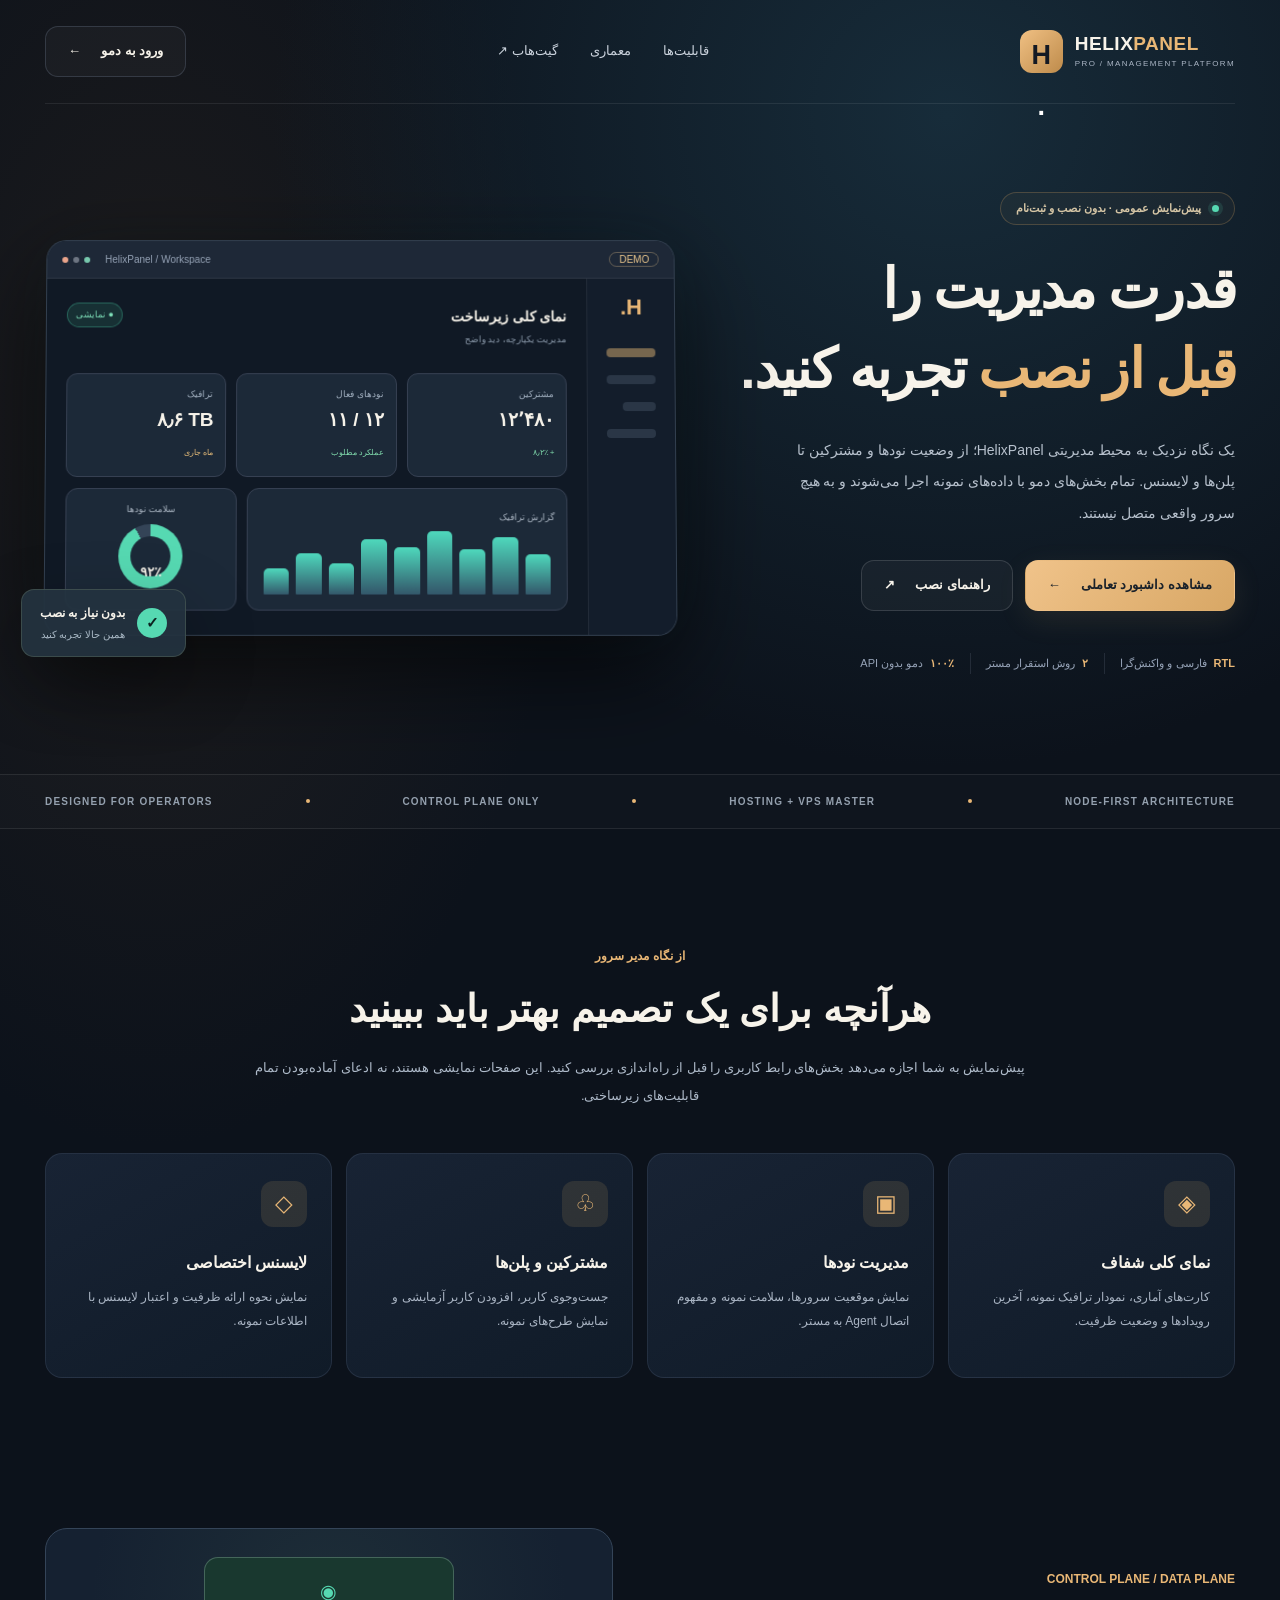
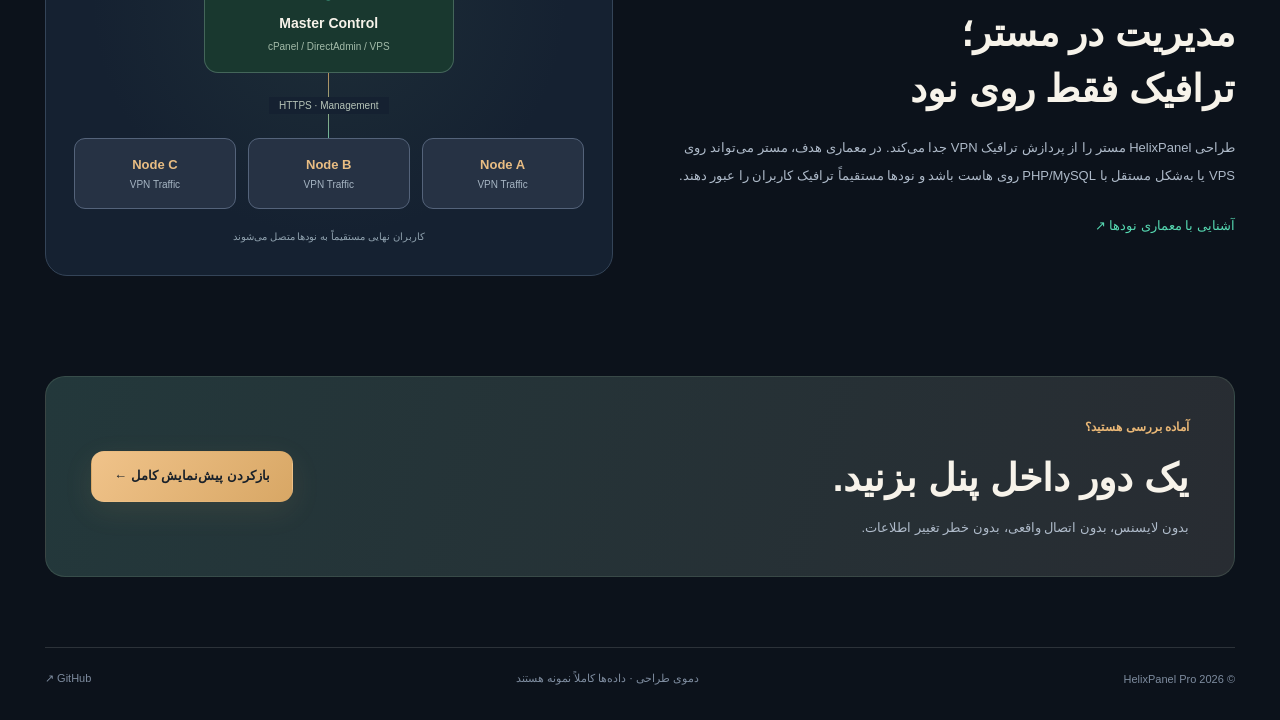
==== docs/index.html @ 4a7e0d15 "feat(pages): publish Persian interactive public preview and safe GitHub Pages deployment" ====
<!doctype html>
<html lang="fa" dir="rtl">
<head>
  <meta charset="utf-8">
  <meta name="viewport" content="width=device-width,initial-scale=1">
  <meta name="theme-color" content="#0e131d">
  <meta name="description" content="پیش‌نمایش تعاملی پنل مدیریتی HelixPanel؛ ظاهر، نودها، مشترکین و لایسنس را پیش از نصب تجربه کنید.">
  <title>HelixPanel Pro | تجربه پنل پیش از نصب</title>
  <link rel="icon" href="favicon.svg" type="image/svg+xml">
  <link rel="stylesheet" href="site.css">
</head>
<body class="landing-body">
  <div class="site-wrap">
    <header class="site-header shell">
      <a class="brand" href="./" aria-label="HelixPanel صفحه اصلی"><span class="brand-symbol">H<span>.</span></span><span class="brand-text">HELIX<span class="brand-tone">PANEL</span><small>PRO / MANAGEMENT PLATFORM</small></span></a>
      <nav class="site-nav" aria-label="ناوبری سایت"><a href="#features">قابلیت‌ها</a><a href="#architecture">معماری</a><a href="https://github.com/hazhanhasani/HelixPanel-pro" target="_blank" rel="noopener noreferrer">گیت‌هاب ↗</a></nav>
      <a class="btn btn-outline header-cta" href="demo.html">ورود به دمو <span aria-hidden="true">←</span></a>
    </header>
    <main>
      <section class="hero shell">
        <div class="hero-content">
          <span class="eyebrow"><span class="status-dot"></span> پیش‌نمایش عمومی · بدون نصب و ثبت‌نام</span>
          <h1>قدرت مدیریت را<br><em>قبل از نصب</em> تجربه کنید.</h1>
          <p class="hero-desc">یک نگاه نزدیک به محیط مدیریتی HelixPanel؛ از وضعیت نودها و مشترکین تا پلن‌ها و لایسنس. تمام بخش‌های دمو با داده‌های نمونه اجرا می‌شوند و به هیچ سرور واقعی متصل نیستند.</p>
          <div class="hero-actions"><a class="btn btn-primary" href="demo.html">مشاهده داشبورد تعاملی <span aria-hidden="true">←</span></a><a class="btn btn-soft" href="https://github.com/hazhanhasani/HelixPanel-pro#-نصب-سریع" target="_blank" rel="noopener noreferrer">راهنمای نصب <span aria-hidden="true">↗</span></a></div>
          <div class="hero-facts"><span><b>RTL</b> فارسی و واکنش‌گرا</span><span><b>۲</b> روش استقرار مستر</span><span><b>۱۰۰٪</b> دمو بدون API</span></div>
        </div>
        <div class="hero-visual" aria-label="نمایی از داشبورد HelixPanel">
          <div class="preview-browser"><div class="preview-topbar"><div class="preview-dots"><i></i><i></i><i></i></div><div>HelixPanel / Workspace</div><span>DEMO</span></div>
            <div class="preview-app">
              <div class="preview-side"><div class="preview-logo">H.</div><div class="fake-menu active"></div><div class="fake-menu"></div><div class="fake-menu short"></div><div class="fake-menu"></div></div>
              <div class="preview-main"><div class="preview-heading"><div><b>نمای کلی زیرساخت</b><small>مدیریت یکپارچه، دید واضح</small></div><span class="fake-pill">● نمایشی</span></div>
                <div class="preview-stats"><div><small>مشترکین</small><b>۱۲٬۴۸۰</b><span class="mini-green">+ ۸٫۲٪</span></div><div><small>نودهای فعال</small><b>۱۱ / ۱۲</b><span class="mini-green">عملکرد مطلوب</span></div><div><small>ترافیک</small><b>۸٫۶ TB</b><span class="mini-gold">ماه جاری</span></div></div>
                <div class="preview-charts"><div class="preview-chart"><small>گزارش ترافیک</small><div class="bars"><i style="height:39%"></i><i style="height:62%"></i><i style="height:48%"></i><i style="height:83%"></i><i style="height:71%"></i><i style="height:96%"></i><i style="height:68%"></i><i style="height:86%"></i><i style="height:61%"></i></div></div><div class="preview-ring"><small>سلامت نودها</small><div class="ring-art"></div><strong>۹۲٪</strong></div></div>
              </div>
            </div>
          </div>
          <div class="floating-note"><span class="green-tick">✓</span><div><b>بدون نیاز به نصب</b><small>همین حالا تجربه کنید</small></div></div>
        </div>
      </section>
      <section class="ticker"><div class="shell ticker-inner"><span>DESIGNED FOR OPERATORS</span><i></i><span>CONTROL PLANE ONLY</span><i></i><span>HOSTING + VPS MASTER</span><i></i><span>NODE-FIRST ARCHITECTURE</span></div></section>
      <section class="features shell" id="features"><div class="section-lead"><span class="section-kicker">از نگاه مدیر سرور</span><h2>هرآنچه برای یک تصمیم بهتر باید ببینید</h2><p>پیش‌نمایش به شما اجازه می‌دهد بخش‌های رابط کاربری را قبل از راه‌اندازی بررسی کنید. این صفحات نمایشی هستند، نه ادعای آماده‌بودن تمام قابلیت‌های زیرساختی.</p></div>
        <div class="feature-grid"><article class="feature-card"><span class="feature-icon">◈</span><h3>نمای کلی شفاف</h3><p>کارت‌های آماری، نمودار ترافیک نمونه، آخرین رویدادها و وضعیت ظرفیت.</p></article><article class="feature-card"><span class="feature-icon">▣</span><h3>مدیریت نودها</h3><p>نمایش موقعیت سرورها، سلامت نمونه و مفهوم اتصال Agent به مستر.</p></article><article class="feature-card"><span class="feature-icon">♧</span><h3>مشترکین و پلن‌ها</h3><p>جست‌وجوی کاربر، افزودن کاربر آزمایشی و نمایش طرح‌های نمونه.</p></article><article class="feature-card"><span class="feature-icon">◇</span><h3>لایسنس اختصاصی</h3><p>نمایش نحوه ارائه ظرفیت و اعتبار لایسنس با اطلاعات نمونه.</p></article></div>
      </section>
      <section class="architecture shell" id="architecture"><div><span class="section-kicker">CONTROL PLANE / DATA PLANE</span><h2>مدیریت در مستر؛<br>ترافیک فقط روی نود</h2><p>طراحی HelixPanel مستر را از پردازش ترافیک VPN جدا می‌کند. در معماری هدف، مستر می‌تواند روی VPS یا به‌شکل مستقل با PHP/MySQL روی هاست باشد و نودها مستقیماً ترافیک کاربران را عبور دهند.</p><a class="text-link" href="https://github.com/hazhanhasani/HelixPanel-pro/blob/main/docs/NODE_SETUP.fa.md" target="_blank" rel="noopener noreferrer">آشنایی با معماری نودها ↗</a></div><div class="architecture-diagram"><div class="arch-box master"><span>◉</span><b>Master Control</b><small>cPanel / DirectAdmin / VPS</small></div><div class="arch-connector"><span>HTTPS · Management</span></div><div class="arch-nodes"><div>Node A<small>VPN Traffic</small></div><div>Node B<small>VPN Traffic</small></div><div>Node C<small>VPN Traffic</small></div></div><p>کاربران نهایی مستقیماً به نودها متصل می‌شوند</p></div></section>
      <section class="last-cta shell"><div><span class="section-kicker">آماده بررسی هستید؟</span><h2>یک دور داخل پنل بزنید.</h2><p>بدون لایسنس، بدون اتصال واقعی، بدون خطر تغییر اطلاعات.</p></div><a class="btn btn-primary" href="demo.html">بازکردن پیش‌نمایش کامل ←</a></section>
    </main>
    <footer class="site-footer shell"><span>© 2026 HelixPanel Pro</span><span>دموی طراحی · داده‌ها کاملاً نمونه هستند</span><a href="https://github.com/hazhanhasani/HelixPanel-pro" target="_blank" rel="noopener noreferrer">GitHub ↗</a></footer>
  </div>
</body>
</html>
---- docs/site.css ----
@charset "utf-8";
:root{--bg:#0c121b;--surface:#121b29;--surface2:#182334;--line:#293449;--text:#f7f3ea;--muted:#aab5c4;--accent:#e9b776;--mint:#56d9b2;--faded:#8492a6;--danger:#f48292;--shadow:0 26px 70px rgba(0,0,0,.28)}
*{box-sizing:border-box}html{scroll-behavior:smooth}body{margin:0;font:15px/1.9 Tahoma,"Segoe UI",Arial,sans-serif;background:var(--bg);color:var(--text)}a{color:inherit;text-decoration:none}button,input,select{font:inherit}button{cursor:pointer}a,button,input,select{transition:background .17s,color .17s,border-color .17s,transform .17s}a:focus-visible,button:focus-visible,input:focus-visible,select:focus-visible{outline:3px solid var(--mint);outline-offset:3px}h1,h2,h3,p{margin-top:0}h1,h2,h3{line-height:1.48}::selection{background:#e7b46c;color:#101721}.shell{width:min(1190px,calc(100% - 48px));margin-inline:auto}.site-wrap{overflow:hidden}.landing-body{background:radial-gradient(ellipse 62% 33% at 74% 5%,#172c3a 0,transparent 85%),radial-gradient(ellipse 38% 37% at 12% 18%,#30261e77 0,transparent 85%),var(--bg)}
.site-header{display:flex;align-items:center;justify-content:space-between;gap:24px;padding:26px 0;border-bottom:1px solid #ffffff14}.brand{display:inline-flex;gap:12px;direction:ltr;align-items:center}.brand-symbol{width:43px;height:43px;border-radius:12px;display:grid;place-items:center;background:linear-gradient(135deg,#f0c083,#be8b4b);font-size:27px;font-family:Arial,sans-serif;font-weight:900;color:#141923}.brand-symbol span{color:#ffffff}.brand-text{font:900 19px/1 Arial,sans-serif;letter-spacing:.5px}.brand-tone{color:var(--accent)}.brand-text small{display:block;font:500 8px/1.5 Arial,sans-serif;color:var(--muted);letter-spacing:1.35px;margin-top:5px}.site-nav{display:flex;align-items:center;gap:32px;font-size:13px;color:#cbd3dd}.site-nav a:hover{color:var(--accent)}.btn{display:inline-flex;align-items:center;justify-content:center;gap:20px;min-height:51px;padding:11px 22px;border-radius:13px;border:1px solid transparent;font-weight:700;font-size:13px;white-space:nowrap}.btn:hover{transform:translateY(-2px)}.btn-outline{border-color:#69758a55;background:#ffffff08}.btn-outline:hover{border-color:var(--accent)}.btn-primary{background:linear-gradient(130deg,#f0c38a,#d8a765);color:#19212a;box-shadow:0 9px 30px #e5b56e19}.btn-soft{background:#ffffff0a;border:1px solid #ffffff22;color:var(--text)}.btn-soft:hover{border-color:#fff8}
.hero{padding:88px 0 100px;display:grid;grid-template-columns:.9fr 1.1fr;gap:42px;align-items:center}.eyebrow{display:inline-flex;align-items:center;gap:11px;color:#d5c5a5;border-radius:999px;border:1px solid #c99b5b46;background:#e6b9710a;padding:5px 15px;font-size:11px;font-weight:bold}.status-dot{width:7px;height:7px;border-radius:50%;background:var(--mint);box-shadow:0 0 0 4px #56d9b221}.hero h1{font-size:clamp(34px,4.3vw,64px);letter-spacing:-1.8px;margin:25px 0 25px;line-height:1.45}.hero h1 em{font-style:normal;color:var(--accent)}.hero-desc{color:#b7c1cd;font-size:14px;max-width:460px;line-height:2.25}.hero-actions{display:flex;gap:12px;margin:31px 0;flex-wrap:wrap}.hero-facts{display:flex;gap:16px;flex-wrap:wrap;margin-top:42px;color:#95a2b6;font-size:11px}.hero-facts>span{border-left:1px solid #5b647849;padding-left:15px}.hero-facts>span:last-child{border:none}.hero-facts b{color:var(--accent);margin-left:4px}
.hero-visual{position:relative;padding:30px 0 22px;direction:rtl}.preview-browser{border:1px solid #52617488;box-shadow:0 35px 100px #000a,0 0 65px #48757f11;background:#101925;border-radius:20px;overflow:hidden;transform:perspective(1400px) rotateY(0deg) rotateX(2deg)}.preview-topbar{height:38px;background:#1e2837;display:flex;align-items:center;gap:15px;padding:0 15px;border-bottom:1px solid #ffffff12;color:#95a2b5;font:10px Arial;direction:ltr}.preview-topbar>span{margin-left:auto;color:#e9c58c;border:1px solid #e9c58c55;padding:1px 9px;border-radius:999px}.preview-dots{display:flex;gap:5px}.preview-dots i{width:6px;height:6px;border-radius:50%;background:#6d7582}.preview-dots i:first-child{background:#eaa48b}.preview-dots i:last-child{background:#77c8ad}.preview-app{display:flex;min-height:318px}.preview-side{flex:0 0 88px;background:#131d2b;border-left:1px solid #ffffff10;padding:16px}.preview-logo{font:900 22px Arial;color:var(--accent);margin:0 0 28px;text-align:center}.fake-menu{height:9px;background:#6b7b9044;border-radius:4px;margin:18px 3px}.fake-menu.active{background:#e7b97677}.fake-menu.short{width:60%}.preview-main{padding:24px 20px;flex:1;min-width:0}.preview-heading{display:flex;justify-content:space-between;gap:10px;align-items:flex-start}.preview-heading b{font-size:14px}.preview-heading small{display:block;color:#8e9dae;font-size:9px}.fake-pill{font-size:9px;background:#4bd8ad1e;border:1px solid #4bd8ad55;color:#7fe1ba;padding:3px 8px;border-radius:15px}.preview-stats{display:grid;grid-template-columns:repeat(3,minmax(0,1fr));gap:10px;margin-top:25px}.preview-stats>div{min-width:0;border:1px solid #364052;background:#1c2938;border-radius:11px;padding:12px}.preview-stats small{display:block;font-size:9px;color:#a3b1c1}.preview-stats b{display:block;direction:ltr;text-align:right;font:700 19px Tahoma,Arial;margin:5px 0}.mini-green,.mini-gold{font-size:8px;color:#80dbad}.mini-gold{color:#e3ba78}.preview-charts{display:grid;grid-template-columns:1.6fr .85fr;gap:10px;margin-top:11px}.preview-chart,.preview-ring{border-radius:12px;background:#1c2938;border:1px solid #364052;padding:12px;height:122px;position:relative}.preview-chart small,.preview-ring small{font-size:9px;color:#abb6c3}.bars{position:absolute;bottom:15px;left:16px;right:16px;height:66px;display:flex;align-items:flex-end;justify-content:space-between;gap:7px;direction:ltr}.bars i{flex:1;background:linear-gradient(0deg,#33576a,#4ed8bc);border-radius:5px 5px 1px 1px}.preview-ring{display:flex;flex-direction:column;align-items:center}.ring-art{width:64px;height:64px;border-radius:50%;background:conic-gradient(#56d9b2 0 92%,#344457 92% 100%);margin-top:6px;position:relative}.ring-art:after{content:"";position:absolute;inset:12px;background:#1c2938;border-radius:50%}.preview-ring strong{position:absolute;bottom:25px;font-size:13px}.floating-note{position:absolute;bottom:0;left:-24px;border:1px solid #64776364;background:#243340ee;display:flex;gap:12px;align-items:center;border-radius:13px;padding:12px 18px;box-shadow:var(--shadow)}.floating-note b{display:block;font-size:12px}.floating-note small{display:block;color:#aab9c6;font-size:10px}.green-tick{color:#0c2220;background:var(--mint);width:30px;height:30px;border-radius:50%;display:grid;place-items:center;font-weight:900}
.ticker{border-top:1px solid #ffffff16;border-bottom:1px solid #ffffff16;background:#ffffff03}.ticker-inner{display:flex;gap:25px;align-items:center;justify-content:space-between;padding:21px 0;direction:ltr;color:#94a0ae;font:700 10px Arial;letter-spacing:1.2px}.ticker i{width:4px;height:4px;border-radius:50%;background:var(--accent)}
.features{padding:112px 0 100px}.section-lead{max-width:780px;margin:0 auto 44px;text-align:center}.section-kicker{color:var(--accent);font:700 12px/1.5 Tahoma,sans-serif}.section-lead h2,.architecture h2,.last-cta h2{font-size:clamp(27px,3vw,40px);margin:12px 0 16px}.section-lead p,.architecture p,.last-cta p{color:#aebac9;line-height:2.1;font-size:13px}.feature-grid{display:grid;grid-template-columns:repeat(4,1fr);gap:14px}.feature-card{padding:27px 24px;background:linear-gradient(150deg,#182334,#101b28);border:1px solid #3441548c;border-radius:17px;min-height:225px}.feature-card:hover{transform:translateY(-3px);border-color:#bd9c705f}.feature-icon{display:grid;place-items:center;width:46px;height:46px;border-radius:12px;background:#dbaa6522;color:var(--accent);font-size:23px}.feature-card h3{font-size:16px;margin:24px 0 10px}.feature-card p{font-size:12px;color:var(--muted);line-height:2.05}
.architecture{display:grid;grid-template-columns:1fr 1fr;gap:55px;align-items:center;padding:50px 0 100px}.text-link{font-size:13px;color:var(--mint);display:inline-block;margin-top:12px}.architecture-diagram{background:radial-gradient(circle at 50% 20%,#34504a44,transparent 60%),#152131;border:1px solid #344458;padding:28px;border-radius:22px;text-align:center}.arch-box{display:flex;align-items:center;justify-content:center;flex-direction:column;max-width:250px;margin:auto;border:1px solid #9ac2b055;border-radius:14px;padding:16px;background:#19382f}.arch-box>span{color:var(--mint);font-size:19px}.arch-box b{font-size:14px}.arch-box small{color:#a3bba9;font-size:10px}.arch-connector{height:65px;position:relative;display:grid;place-items:center}.arch-connector:before{content:"";position:absolute;width:1px;height:100%;background:linear-gradient(0deg,#6eb69b,#b58e5d)}.arch-connector span{position:relative;background:#152131;padding:3px 10px;font:10px Arial;color:#b6c4b8}.arch-nodes{display:grid;grid-template-columns:repeat(3,1fr);gap:12px}.arch-nodes>div{padding:18px 10px;border-radius:11px;background:#263244;border:1px solid #54637a;color:#e9bd83;font:700 13px Arial}.arch-nodes small{display:block;color:#a6b5c3;font:10px Arial;margin-top:7px}.architecture-diagram>p{font-size:10px;margin:17px 0 0;color:#8fa1ae}.last-cta{display:flex;justify-content:space-between;align-items:center;gap:25px;padding:35px 45px;margin-bottom:70px;border-radius:20px;background:linear-gradient(105deg,#23383b,#282c32);border:1px solid #62796b55}.last-cta h2{margin:10px 0 7px}.last-cta p{margin:0}.site-footer{border-top:1px solid #ffffff22;display:flex;gap:20px;align-items:center;justify-content:space-between;padding:24px 0 35px;color:#7e8c9f;font:11px Arial,Tahoma}.site-footer a:hover{color:var(--accent)}
@media(max-width:1050px){.site-nav{gap:18px}.hero{gap:16px}.preview-side{flex-basis:65px}.preview-main{padding:20px 14px}.feature-grid{grid-template-columns:repeat(2,1fr)}}
@media(max-width:780px){.shell{width:min(100% - 30px,650px)}.site-header{padding:17px 0}.site-nav{display:none}.header-cta{min-height:43px;padding:8px 13px}.hero{grid-template-columns:1fr;padding:60px 0 80px}.hero h1{font-size:39px}.hero-desc{max-width:610px}.hero-visual{max-width:590px;margin:0 auto;width:100%}.ticker-inner{overflow:auto;white-space:nowrap}.ticker-inner span{flex:none}.features{padding:70px 0}.architecture{grid-template-columns:1fr;padding:15px 0 75px}.last-cta{padding:26px;display:block}.last-cta .btn{margin-top:22px}}
@media(max-width:480px){.brand-text{font-size:15px}.brand-symbol{width:36px;height:36px;font-size:23px}.brand-text small{font-size:7px}.site-header .header-cta{font-size:11px}.hero h1{font-size:34px}.hero-actions{display:grid}.hero-actions a{width:100%}.hero-facts{gap:8px}.hero-facts>span{border:0;padding:0;font-size:10px}.preview-side{flex-basis:46px;padding:10px}.preview-logo{font-size:16px}.preview-main{padding:13px 9px}.preview-app{min-height:265px}.preview-heading b{font-size:11px}.preview-stats{gap:5px;margin-top:12px}.preview-stats>div{padding:8px 5px}.preview-stats b{font-size:13px}.preview-stats small{font-size:8px}.preview-charts{gap:5px}.preview-chart,.preview-ring{height:100px;padding:7px}.preview-ring strong{font-size:11px;bottom:16px}.ring-art{width:55px;height:55px}.floating-note{left:0;bottom:0}.feature-grid{grid-template-columns:1fr}.feature-card{min-height:170px}.site-footer{flex-wrap:wrap;justify-content:center}}
@media(prefers-reduced-motion:reduce){*,*:before,*:after{scroll-behavior:auto!important;transition:none!important;animation:none!important}}
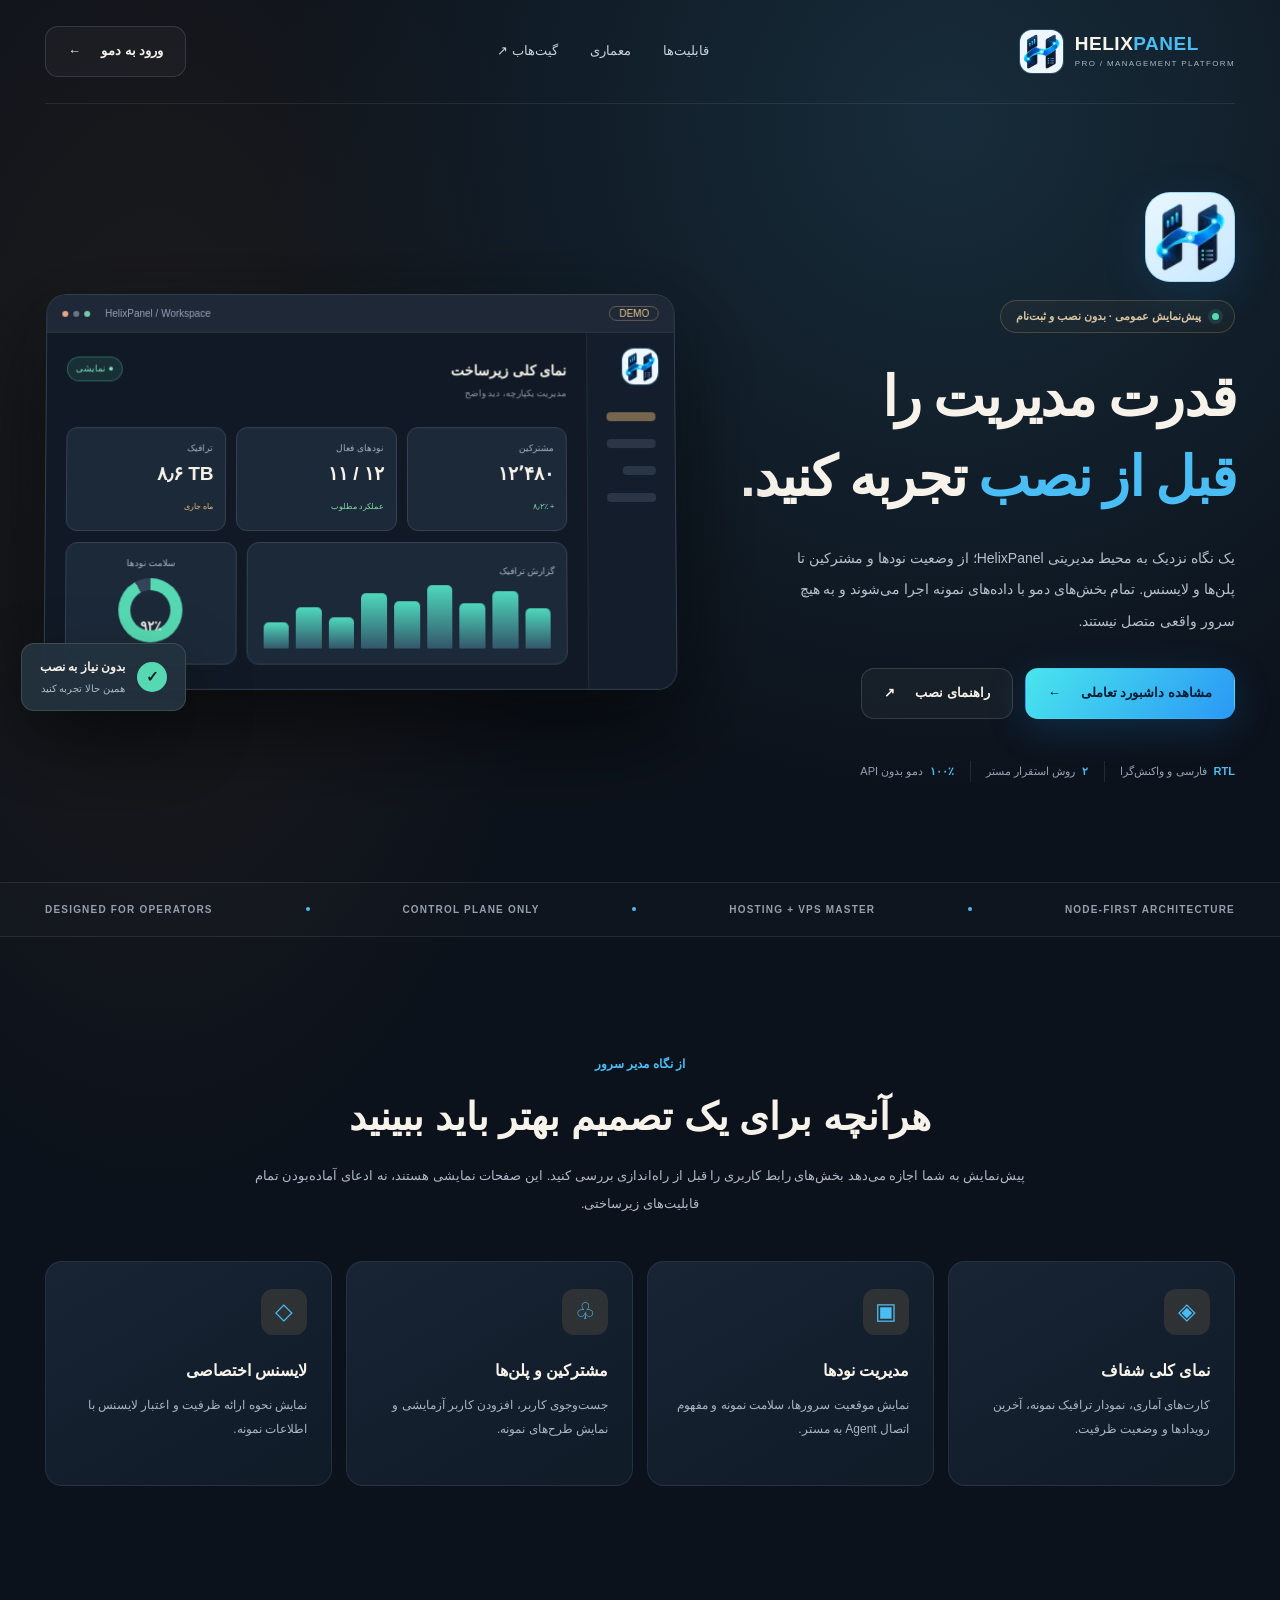
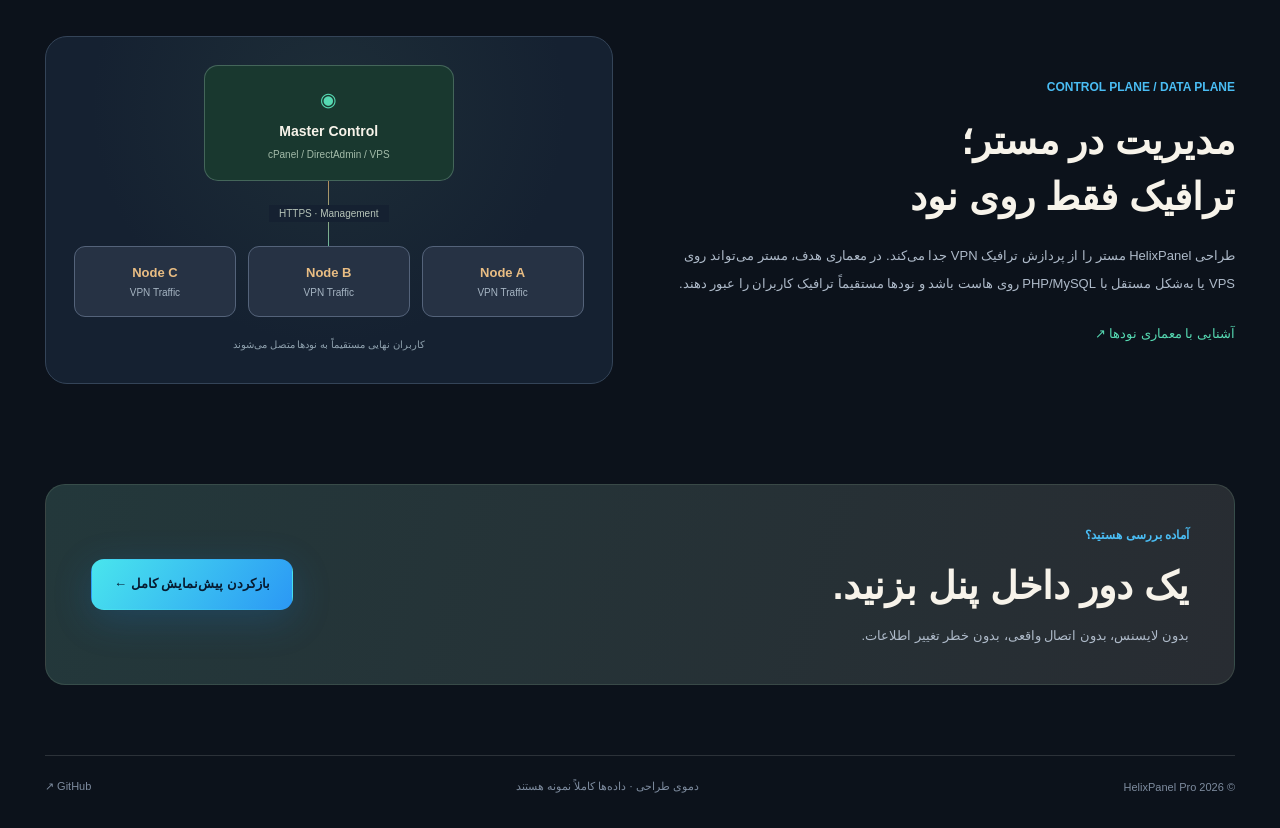
==== commit 8653d042: "brand: apply official HelixPanel emblem across Pages, demo, hosting installer and README" ====
--- a/docs/index.html
+++ b/docs/index.html
@@ -3,22 +3,23 @@
 <head>
   <meta charset="utf-8">
   <meta name="viewport" content="width=device-width,initial-scale=1">
-  <meta name="theme-color" content="#0e131d">
+  <meta name="theme-color" content="#0b1727">
   <meta name="description" content="پیش‌نمایش تعاملی پنل مدیریتی HelixPanel؛ ظاهر، نودها، مشترکین و لایسنس را پیش از نصب تجربه کنید.">
   <title>HelixPanel Pro | تجربه پنل پیش از نصب</title>
-  <link rel="icon" href="favicon.svg" type="image/svg+xml">
+  <link rel="icon" href="assets/logo-mark.webp" type="image/webp">
   <link rel="stylesheet" href="site.css">
 </head>
 <body class="landing-body">
   <div class="site-wrap">
     <header class="site-header shell">
-      <a class="brand" href="./" aria-label="HelixPanel صفحه اصلی"><span class="brand-symbol">H<span>.</span></span><span class="brand-text">HELIX<span class="brand-tone">PANEL</span><small>PRO / MANAGEMENT PLATFORM</small></span></a>
+      <a class="brand" href="./" aria-label="HelixPanel صفحه اصلی"><img class="brand-symbol" src="assets/logo-mark.webp" width="43" height="43" alt="لوگوی HelixPanel"><span class="brand-text">HELIX<span class="brand-tone">PANEL</span><small>PRO / MANAGEMENT PLATFORM</small></span></a>
       <nav class="site-nav" aria-label="ناوبری سایت"><a href="#features">قابلیت‌ها</a><a href="#architecture">معماری</a><a href="https://github.com/hazhanhasani/HelixPanel-pro" target="_blank" rel="noopener noreferrer">گیت‌هاب ↗</a></nav>
       <a class="btn btn-outline header-cta" href="demo.html">ورود به دمو <span aria-hidden="true">←</span></a>
     </header>
     <main>
       <section class="hero shell">
         <div class="hero-content">
+          <img class="hero-brand-mark" src="assets/logo-mark.webp" width="90" height="90" alt="نماد HelixPanel">
           <span class="eyebrow"><span class="status-dot"></span> پیش‌نمایش عمومی · بدون نصب و ثبت‌نام</span>
           <h1>قدرت مدیریت را<br><em>قبل از نصب</em> تجربه کنید.</h1>
           <p class="hero-desc">یک نگاه نزدیک به محیط مدیریتی HelixPanel؛ از وضعیت نودها و مشترکین تا پلن‌ها و لایسنس. تمام بخش‌های دمو با داده‌های نمونه اجرا می‌شوند و به هیچ سرور واقعی متصل نیستند.</p>
@@ -28,7 +29,7 @@
         <div class="hero-visual" aria-label="نمایی از داشبورد HelixPanel">
           <div class="preview-browser"><div class="preview-topbar"><div class="preview-dots"><i></i><i></i><i></i></div><div>HelixPanel / Workspace</div><span>DEMO</span></div>
             <div class="preview-app">
-              <div class="preview-side"><div class="preview-logo">H.</div><div class="fake-menu active"></div><div class="fake-menu"></div><div class="fake-menu short"></div><div class="fake-menu"></div></div>
+              <div class="preview-side"><img class="preview-logo" src="assets/logo-mark.webp" width="36" height="36" alt="لوگوی HelixPanel"><div class="fake-menu active"></div><div class="fake-menu"></div><div class="fake-menu short"></div><div class="fake-menu"></div></div>
               <div class="preview-main"><div class="preview-heading"><div><b>نمای کلی زیرساخت</b><small>مدیریت یکپارچه، دید واضح</small></div><span class="fake-pill">● نمایشی</span></div>
                 <div class="preview-stats"><div><small>مشترکین</small><b>۱۲٬۴۸۰</b><span class="mini-green">+ ۸٫۲٪</span></div><div><small>نودهای فعال</small><b>۱۱ / ۱۲</b><span class="mini-green">عملکرد مطلوب</span></div><div><small>ترافیک</small><b>۸٫۶ TB</b><span class="mini-gold">ماه جاری</span></div></div>
                 <div class="preview-charts"><div class="preview-chart"><small>گزارش ترافیک</small><div class="bars"><i style="height:39%"></i><i style="height:62%"></i><i style="height:48%"></i><i style="height:83%"></i><i style="height:71%"></i><i style="height:96%"></i><i style="height:68%"></i><i style="height:86%"></i><i style="height:61%"></i></div></div><div class="preview-ring"><small>سلامت نودها</small><div class="ring-art"></div><strong>۹۲٪</strong></div></div>
--- a/docs/site.css
+++ b/docs/site.css
@@ -1,6 +1,6 @@
 @charset "utf-8";
-:root{--bg:#0c121b;--surface:#121b29;--surface2:#182334;--line:#293449;--text:#f7f3ea;--muted:#aab5c4;--accent:#e9b776;--mint:#56d9b2;--faded:#8492a6;--danger:#f48292;--shadow:0 26px 70px rgba(0,0,0,.28)}
-*{box-sizing:border-box}html{scroll-behavior:smooth}body{margin:0;font:15px/1.9 Tahoma,"Segoe UI",Arial,sans-serif;background:var(--bg);color:var(--text)}a{color:inherit;text-decoration:none}button,input,select{font:inherit}button{cursor:pointer}a,button,input,select{transition:background .17s,color .17s,border-color .17s,transform .17s}a:focus-visible,button:focus-visible,input:focus-visible,select:focus-visible{outline:3px solid var(--mint);outline-offset:3px}h1,h2,h3,p{margin-top:0}h1,h2,h3{line-height:1.48}::selection{background:#e7b46c;color:#101721}.shell{width:min(1190px,calc(100% - 48px));margin-inline:auto}.site-wrap{overflow:hidden}.landing-body{background:radial-gradient(ellipse 62% 33% at 74% 5%,#172c3a 0,transparent 85%),radial-gradient(ellipse 38% 37% at 12% 18%,#30261e77 0,transparent 85%),var(--bg)}
+:root{--bg:#0c121b;--surface:#121b29;--surface2:#182334;--line:#293449;--text:#f7f3ea;--muted:#aab5c4;--accent:#4abdf4;--mint:#56d9b2;--faded:#8492a6;--danger:#f48292;--shadow:0 26px 70px rgba(0,0,0,.28)}
+*{box-sizing:border-box}html{scroll-behavior:smooth}body{margin:0;font:15px/1.9 Tahoma,"Segoe UI",Arial,sans-serif;background:var(--bg);color:var(--text)}a{color:inherit;text-decoration:none}button,input,select{font:inherit}button{cursor:pointer}a,button,input,select{transition:background .17s,color .17s,border-color .17s,transform .17s}a:focus-visible,button:focus-visible,input:focus-visible,select:focus-visible{outline:3px solid var(--mint);outline-offset:3px}h1,h2,h3,p{margin-top:0}h1,h2,h3{line-height:1.48}::selection{background:#4abdf4;color:#101721}.shell{width:min(1190px,calc(100% - 48px));margin-inline:auto}.site-wrap{overflow:hidden}.landing-body{background:radial-gradient(ellipse 62% 33% at 74% 5%,#172c3a 0,transparent 85%),radial-gradient(ellipse 38% 37% at 12% 18%,#30261e77 0,transparent 85%),var(--bg)}
 .site-header{display:flex;align-items:center;justify-content:space-between;gap:24px;padding:26px 0;border-bottom:1px solid #ffffff14}.brand{display:inline-flex;gap:12px;direction:ltr;align-items:center}.brand-symbol{width:43px;height:43px;border-radius:12px;display:grid;place-items:center;background:linear-gradient(135deg,#f0c083,#be8b4b);font-size:27px;font-family:Arial,sans-serif;font-weight:900;color:#141923}.brand-symbol span{color:#ffffff}.brand-text{font:900 19px/1 Arial,sans-serif;letter-spacing:.5px}.brand-tone{color:var(--accent)}.brand-text small{display:block;font:500 8px/1.5 Arial,sans-serif;color:var(--muted);letter-spacing:1.35px;margin-top:5px}.site-nav{display:flex;align-items:center;gap:32px;font-size:13px;color:#cbd3dd}.site-nav a:hover{color:var(--accent)}.btn{display:inline-flex;align-items:center;justify-content:center;gap:20px;min-height:51px;padding:11px 22px;border-radius:13px;border:1px solid transparent;font-weight:700;font-size:13px;white-space:nowrap}.btn:hover{transform:translateY(-2px)}.btn-outline{border-color:#69758a55;background:#ffffff08}.btn-outline:hover{border-color:var(--accent)}.btn-primary{background:linear-gradient(130deg,#f0c38a,#d8a765);color:#19212a;box-shadow:0 9px 30px #e5b56e19}.btn-soft{background:#ffffff0a;border:1px solid #ffffff22;color:var(--text)}.btn-soft:hover{border-color:#fff8}
 .hero{padding:88px 0 100px;display:grid;grid-template-columns:.9fr 1.1fr;gap:42px;align-items:center}.eyebrow{display:inline-flex;align-items:center;gap:11px;color:#d5c5a5;border-radius:999px;border:1px solid #c99b5b46;background:#e6b9710a;padding:5px 15px;font-size:11px;font-weight:bold}.status-dot{width:7px;height:7px;border-radius:50%;background:var(--mint);box-shadow:0 0 0 4px #56d9b221}.hero h1{font-size:clamp(34px,4.3vw,64px);letter-spacing:-1.8px;margin:25px 0 25px;line-height:1.45}.hero h1 em{font-style:normal;color:var(--accent)}.hero-desc{color:#b7c1cd;font-size:14px;max-width:460px;line-height:2.25}.hero-actions{display:flex;gap:12px;margin:31px 0;flex-wrap:wrap}.hero-facts{display:flex;gap:16px;flex-wrap:wrap;margin-top:42px;color:#95a2b6;font-size:11px}.hero-facts>span{border-left:1px solid #5b647849;padding-left:15px}.hero-facts>span:last-child{border:none}.hero-facts b{color:var(--accent);margin-left:4px}
 .hero-visual{position:relative;padding:30px 0 22px;direction:rtl}.preview-browser{border:1px solid #52617488;box-shadow:0 35px 100px #000a,0 0 65px #48757f11;background:#101925;border-radius:20px;overflow:hidden;transform:perspective(1400px) rotateY(0deg) rotateX(2deg)}.preview-topbar{height:38px;background:#1e2837;display:flex;align-items:center;gap:15px;padding:0 15px;border-bottom:1px solid #ffffff12;color:#95a2b5;font:10px Arial;direction:ltr}.preview-topbar>span{margin-left:auto;color:#e9c58c;border:1px solid #e9c58c55;padding:1px 9px;border-radius:999px}.preview-dots{display:flex;gap:5px}.preview-dots i{width:6px;height:6px;border-radius:50%;background:#6d7582}.preview-dots i:first-child{background:#eaa48b}.preview-dots i:last-child{background:#77c8ad}.preview-app{display:flex;min-height:318px}.preview-side{flex:0 0 88px;background:#131d2b;border-left:1px solid #ffffff10;padding:16px}.preview-logo{font:900 22px Arial;color:var(--accent);margin:0 0 28px;text-align:center}.fake-menu{height:9px;background:#6b7b9044;border-radius:4px;margin:18px 3px}.fake-menu.active{background:#e7b97677}.fake-menu.short{width:60%}.preview-main{padding:24px 20px;flex:1;min-width:0}.preview-heading{display:flex;justify-content:space-between;gap:10px;align-items:flex-start}.preview-heading b{font-size:14px}.preview-heading small{display:block;color:#8e9dae;font-size:9px}.fake-pill{font-size:9px;background:#4bd8ad1e;border:1px solid #4bd8ad55;color:#7fe1ba;padding:3px 8px;border-radius:15px}.preview-stats{display:grid;grid-template-columns:repeat(3,minmax(0,1fr));gap:10px;margin-top:25px}.preview-stats>div{min-width:0;border:1px solid #364052;background:#1c2938;border-radius:11px;padding:12px}.preview-stats small{display:block;font-size:9px;color:#a3b1c1}.preview-stats b{display:block;direction:ltr;text-align:right;font:700 19px Tahoma,Arial;margin:5px 0}.mini-green,.mini-gold{font-size:8px;color:#80dbad}.mini-gold{color:#e3ba78}.preview-charts{display:grid;grid-template-columns:1.6fr .85fr;gap:10px;margin-top:11px}.preview-chart,.preview-ring{border-radius:12px;background:#1c2938;border:1px solid #364052;padding:12px;height:122px;position:relative}.preview-chart small,.preview-ring small{font-size:9px;color:#abb6c3}.bars{position:absolute;bottom:15px;left:16px;right:16px;height:66px;display:flex;align-items:flex-end;justify-content:space-between;gap:7px;direction:ltr}.bars i{flex:1;background:linear-gradient(0deg,#33576a,#4ed8bc);border-radius:5px 5px 1px 1px}.preview-ring{display:flex;flex-direction:column;align-items:center}.ring-art{width:64px;height:64px;border-radius:50%;background:conic-gradient(#56d9b2 0 92%,#344457 92% 100%);margin-top:6px;position:relative}.ring-art:after{content:"";position:absolute;inset:12px;background:#1c2938;border-radius:50%}.preview-ring strong{position:absolute;bottom:25px;font-size:13px}.floating-note{position:absolute;bottom:0;left:-24px;border:1px solid #64776364;background:#243340ee;display:flex;gap:12px;align-items:center;border-radius:13px;padding:12px 18px;box-shadow:var(--shadow)}.floating-note b{display:block;font-size:12px}.floating-note small{display:block;color:#aab9c6;font-size:10px}.green-tick{color:#0c2220;background:var(--mint);width:30px;height:30px;border-radius:50%;display:grid;place-items:center;font-weight:900}
@@ -11,3 +11,11 @@
 @media(max-width:780px){.shell{width:min(100% - 30px,650px)}.site-header{padding:17px 0}.site-nav{display:none}.header-cta{min-height:43px;padding:8px 13px}.hero{grid-template-columns:1fr;padding:60px 0 80px}.hero h1{font-size:39px}.hero-desc{max-width:610px}.hero-visual{max-width:590px;margin:0 auto;width:100%}.ticker-inner{overflow:auto;white-space:nowrap}.ticker-inner span{flex:none}.features{padding:70px 0}.architecture{grid-template-columns:1fr;padding:15px 0 75px}.last-cta{padding:26px;display:block}.last-cta .btn{margin-top:22px}}
 @media(max-width:480px){.brand-text{font-size:15px}.brand-symbol{width:36px;height:36px;font-size:23px}.brand-text small{font-size:7px}.site-header .header-cta{font-size:11px}.hero h1{font-size:34px}.hero-actions{display:grid}.hero-actions a{width:100%}.hero-facts{gap:8px}.hero-facts>span{border:0;padding:0;font-size:10px}.preview-side{flex-basis:46px;padding:10px}.preview-logo{font-size:16px}.preview-main{padding:13px 9px}.preview-app{min-height:265px}.preview-heading b{font-size:11px}.preview-stats{gap:5px;margin-top:12px}.preview-stats>div{padding:8px 5px}.preview-stats b{font-size:13px}.preview-stats small{font-size:8px}.preview-charts{gap:5px}.preview-chart,.preview-ring{height:100px;padding:7px}.preview-ring strong{font-size:11px;bottom:16px}.ring-art{width:55px;height:55px}.floating-note{left:0;bottom:0}.feature-grid{grid-template-columns:1fr}.feature-card{min-height:170px}.site-footer{flex-wrap:wrap;justify-content:center}}
 @media(prefers-reduced-motion:reduce){*,*:before,*:after{scroll-behavior:auto!important;transition:none!important;animation:none!important}}
+
+/* Official brand mark — derived from the original HelixPanel artwork. */
+.brand-symbol,.preview-logo{object-fit:contain;background:#eef7ff!important;border-radius:12px;box-shadow:0 0 0 1px rgba(81,184,234,.28);flex-shrink:0;padding:2px}
+.hero-brand-mark{display:block;object-fit:contain;background:linear-gradient(140deg,#e9f7ff,#c7e8ff);border:1px solid rgba(80,189,248,.45);padding:7px;border-radius:25px;margin-bottom:18px;box-shadow:0 12px 45px #1686d42a}
+.brand-tone{color:#4abdf4!important}
+.btn-primary{background:linear-gradient(125deg,#49e5ed,#2b98f5)!important;color:#071b30!important;box-shadow:0 10px 38px #1789e735!important}
+.brand-symbol{width:43px;height:43px;display:block}
+.preview-logo{width:36px;height:36px;display:block}
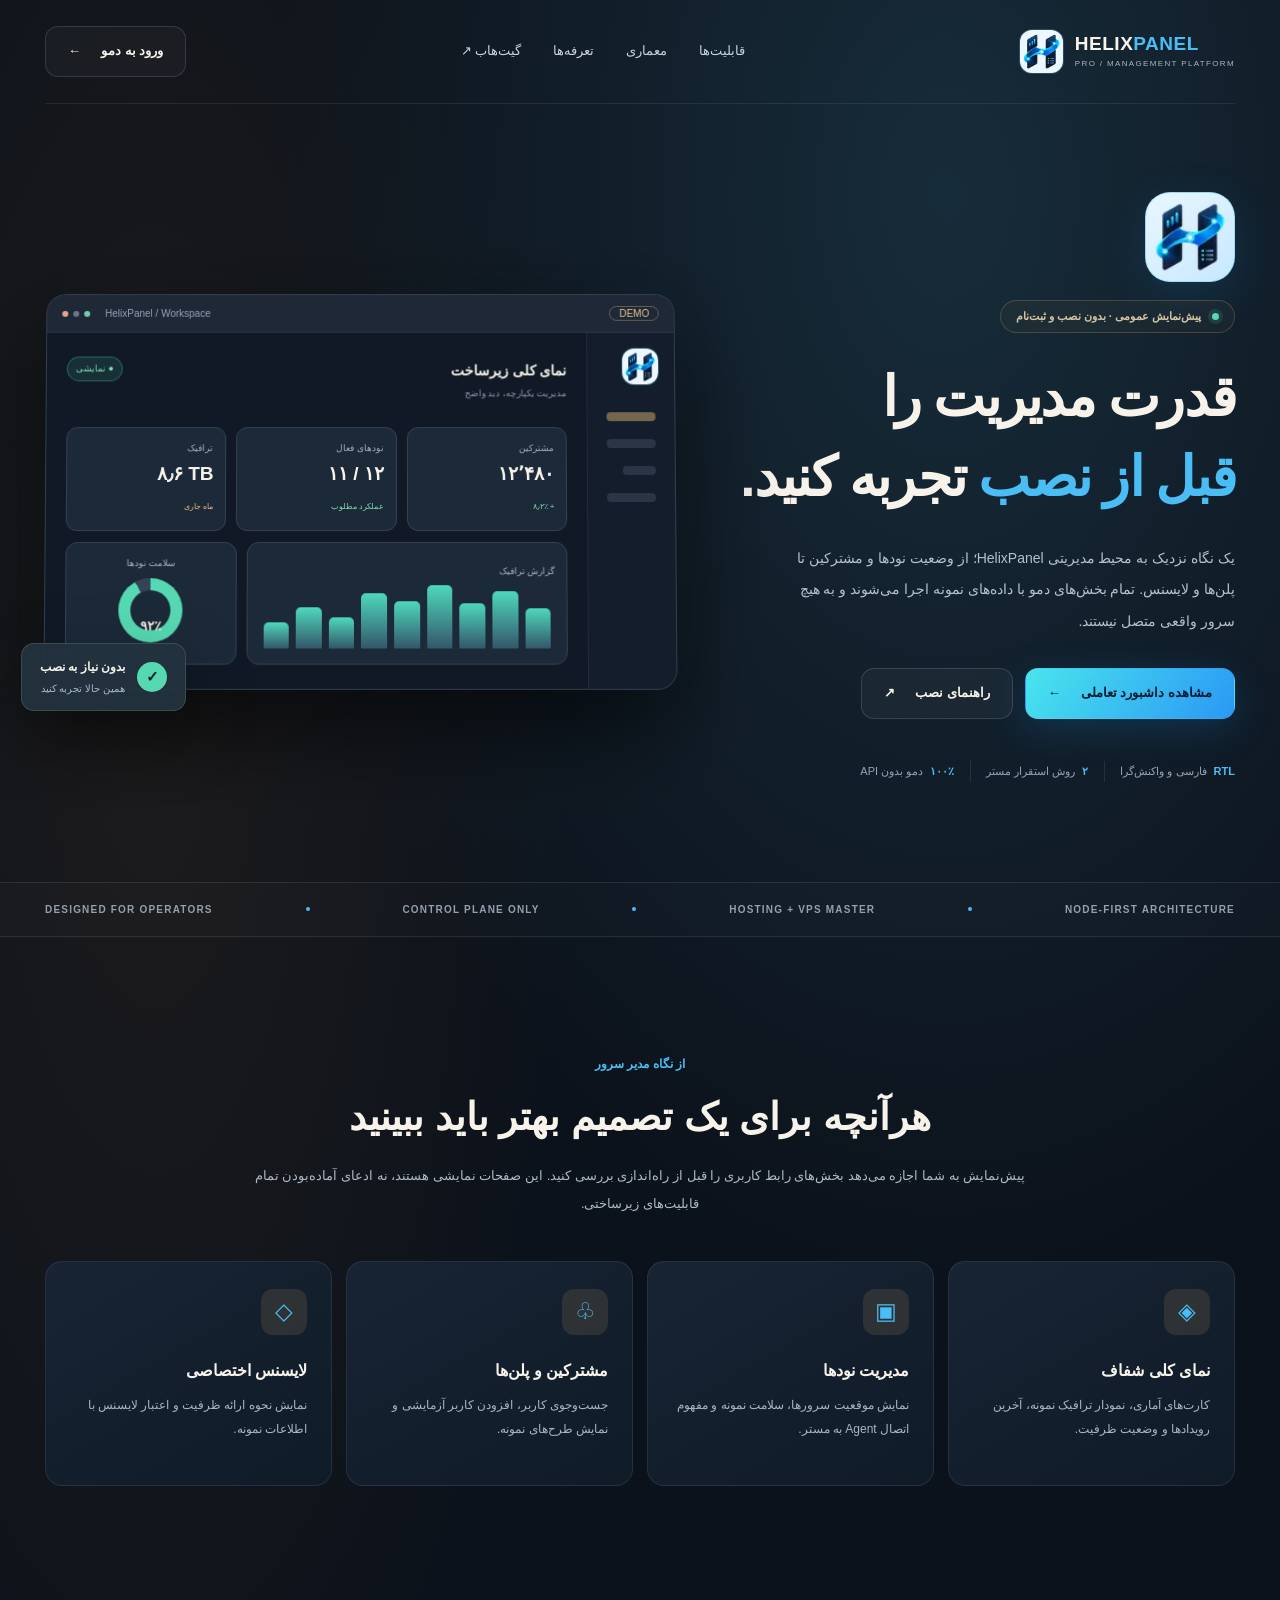
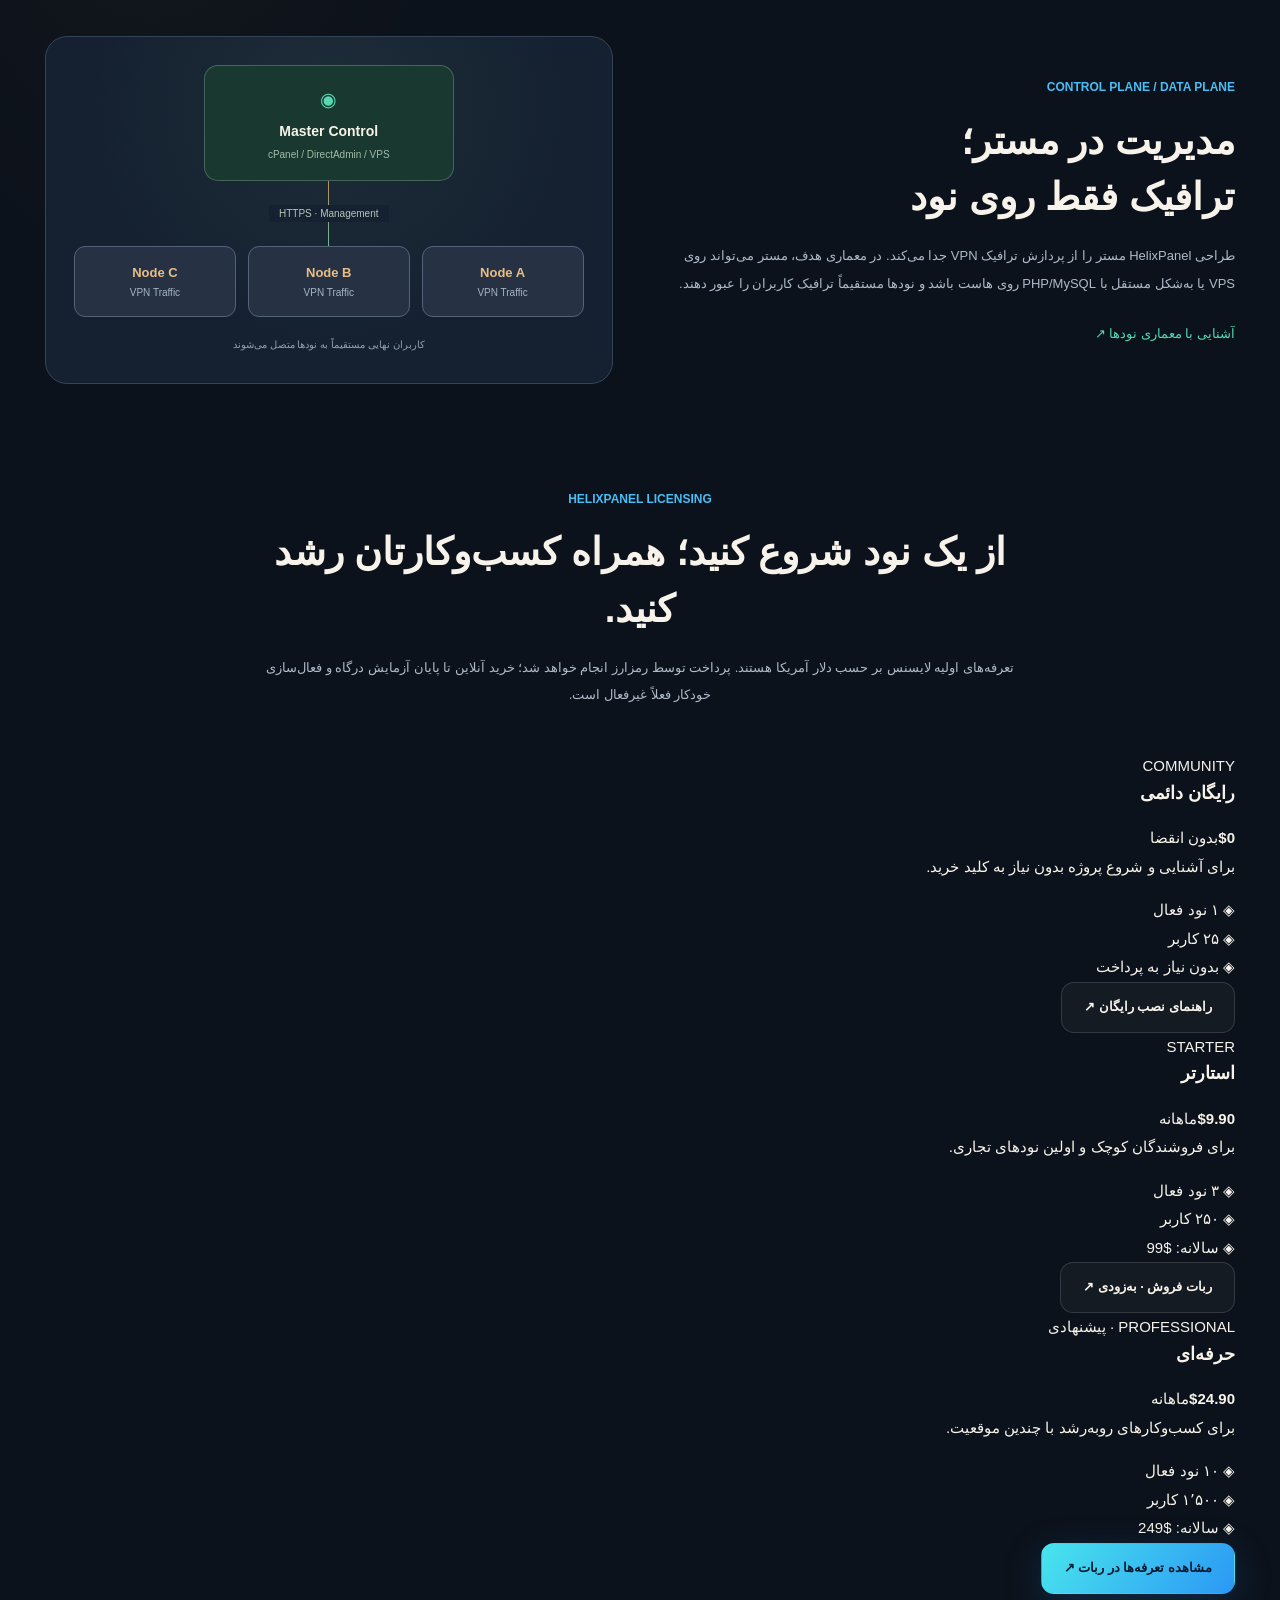
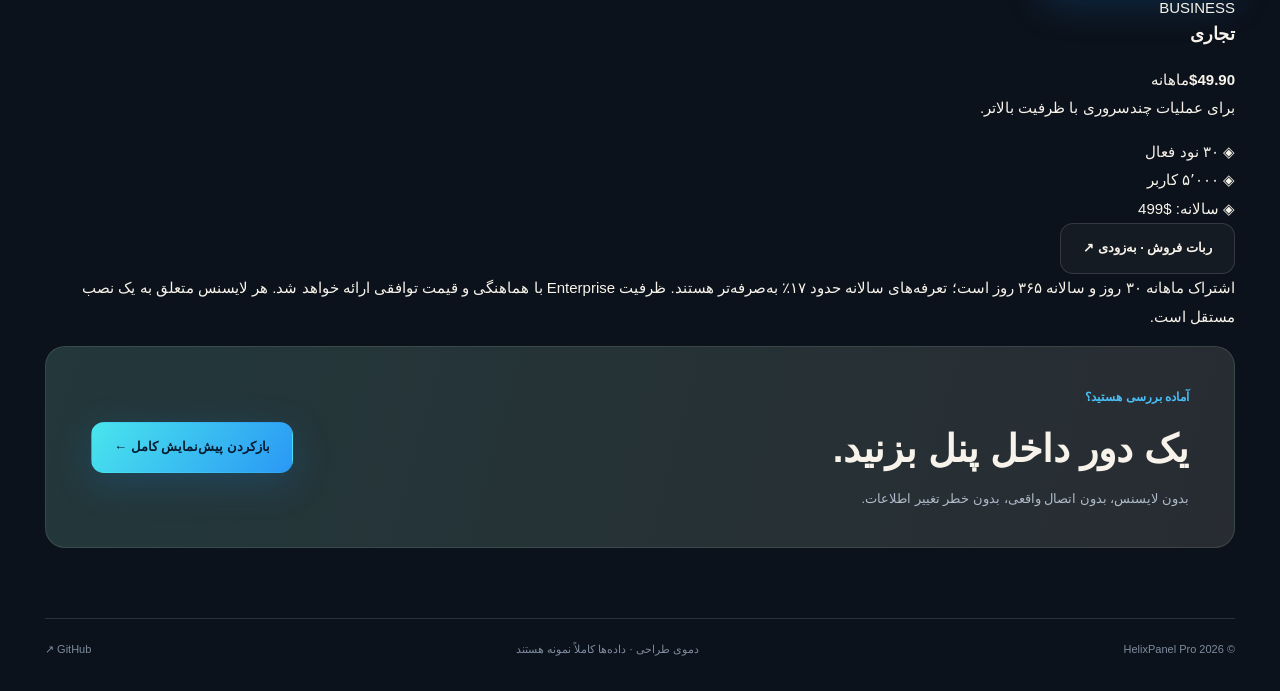
==== commit 6237a161: "feat(site): present Community, Starter, Professional and Business pricing on landing page" ====
--- a/docs/index.html
+++ b/docs/index.html
@@ -13,7 +13,7 @@
   <div class="site-wrap">
     <header class="site-header shell">
       <a class="brand" href="./" aria-label="HelixPanel صفحه اصلی"><img class="brand-symbol" src="assets/logo-mark.webp" width="43" height="43" alt="لوگوی HelixPanel"><span class="brand-text">HELIX<span class="brand-tone">PANEL</span><small>PRO / MANAGEMENT PLATFORM</small></span></a>
-      <nav class="site-nav" aria-label="ناوبری سایت"><a href="#features">قابلیت‌ها</a><a href="#architecture">معماری</a><a href="https://github.com/hazhanhasani/HelixPanel-pro" target="_blank" rel="noopener noreferrer">گیت‌هاب ↗</a></nav>
+      <nav class="site-nav" aria-label="ناوبری سایت"><a href="#features">قابلیت‌ها</a><a href="#architecture">معماری</a><a href="#pricing">تعرفه‌ها</a><a href="https://github.com/hazhanhasani/HelixPanel-pro" target="_blank" rel="noopener noreferrer">گیت‌هاب ↗</a></nav>
       <a class="btn btn-outline header-cta" href="demo.html">ورود به دمو <span aria-hidden="true">←</span></a>
     </header>
     <main>
@@ -44,6 +44,36 @@
         <div class="feature-grid"><article class="feature-card"><span class="feature-icon">◈</span><h3>نمای کلی شفاف</h3><p>کارت‌های آماری، نمودار ترافیک نمونه، آخرین رویدادها و وضعیت ظرفیت.</p></article><article class="feature-card"><span class="feature-icon">▣</span><h3>مدیریت نودها</h3><p>نمایش موقعیت سرورها، سلامت نمونه و مفهوم اتصال Agent به مستر.</p></article><article class="feature-card"><span class="feature-icon">♧</span><h3>مشترکین و پلن‌ها</h3><p>جست‌وجوی کاربر، افزودن کاربر آزمایشی و نمایش طرح‌های نمونه.</p></article><article class="feature-card"><span class="feature-icon">◇</span><h3>لایسنس اختصاصی</h3><p>نمایش نحوه ارائه ظرفیت و اعتبار لایسنس با اطلاعات نمونه.</p></article></div>
       </section>
       <section class="architecture shell" id="architecture"><div><span class="section-kicker">CONTROL PLANE / DATA PLANE</span><h2>مدیریت در مستر؛<br>ترافیک فقط روی نود</h2><p>طراحی HelixPanel مستر را از پردازش ترافیک VPN جدا می‌کند. در معماری هدف، مستر می‌تواند روی VPS یا به‌شکل مستقل با PHP/MySQL روی هاست باشد و نودها مستقیماً ترافیک کاربران را عبور دهند.</p><a class="text-link" href="https://github.com/hazhanhasani/HelixPanel-pro/blob/main/docs/NODE_SETUP.fa.md" target="_blank" rel="noopener noreferrer">آشنایی با معماری نودها ↗</a></div><div class="architecture-diagram"><div class="arch-box master"><span>◉</span><b>Master Control</b><small>cPanel / DirectAdmin / VPS</small></div><div class="arch-connector"><span>HTTPS · Management</span></div><div class="arch-nodes"><div>Node A<small>VPN Traffic</small></div><div>Node B<small>VPN Traffic</small></div><div>Node C<small>VPN Traffic</small></div></div><p>کاربران نهایی مستقیماً به نودها متصل می‌شوند</p></div></section>
+      <section class="pricing shell" id="pricing" aria-label="تعرفه‌های لایسنس HelixPanel">
+        <div class="section-lead"><span class="section-kicker">HELIXPANEL LICENSING</span><h2>از یک نود شروع کنید؛ همراه کسب‌وکارتان رشد کنید.</h2><p>تعرفه‌های اولیه لایسنس بر حسب دلار آمریکا هستند. پرداخت توسط رمزارز انجام خواهد شد؛ خرید آنلاین تا پایان آزمایش درگاه و فعال‌سازی خودکار فعلاً غیرفعال است.</p></div>
+        <div class="pricing-grid">
+          <article class="pricing-card">
+            <span class="pricing-type">COMMUNITY</span><h3>رایگان دائمی</h3><div class="pricing-amount"><strong>$0</strong><span>بدون انقضا</span></div>
+            <p>برای آشنایی و شروع پروژه بدون نیاز به کلید خرید.</p>
+            <div class="pricing-spec">◈ ۱ نود فعال</div><div class="pricing-spec">◈ ۲۵ کاربر</div><div class="pricing-spec">◈ بدون نیاز به پرداخت</div>
+            <a class="btn btn-soft pricing-action" href="https://github.com/hazhanhasani/HelixPanel-pro#-نصب-سریع">راهنمای نصب رایگان ↗</a>
+          </article>
+          <article class="pricing-card">
+            <span class="pricing-type">STARTER</span><h3>استارتر</h3><div class="pricing-amount"><strong>$9.90</strong><span>ماهانه</span></div>
+            <p>برای فروشندگان کوچک و اولین نودهای تجاری.</p>
+            <div class="pricing-spec">◈ ۳ نود فعال</div><div class="pricing-spec">◈ ۲۵۰ کاربر</div><div class="pricing-spec">◈ سالانه: $99</div>
+            <a class="btn btn-soft pricing-action" href="https://t.me/HelixLicenseBot">ربات فروش · به‌زودی ↗</a>
+          </article>
+          <article class="pricing-card featured">
+            <span class="pricing-type">PROFESSIONAL · پیشنهادی</span><h3>حرفه‌ای</h3><div class="pricing-amount"><strong>$24.90</strong><span>ماهانه</span></div>
+            <p>برای کسب‌وکارهای رو‌به‌رشد با چندین موقعیت.</p>
+            <div class="pricing-spec">◈ ۱۰ نود فعال</div><div class="pricing-spec">◈ ۱٬۵۰۰ کاربر</div><div class="pricing-spec">◈ سالانه: $249</div>
+            <a class="btn btn-primary pricing-action" href="https://t.me/HelixLicenseBot">مشاهده تعرفه‌ها در ربات ↗</a>
+          </article>
+          <article class="pricing-card">
+            <span class="pricing-type">BUSINESS</span><h3>تجاری</h3><div class="pricing-amount"><strong>$49.90</strong><span>ماهانه</span></div>
+            <p>برای عملیات چندسروری با ظرفیت بالاتر.</p>
+            <div class="pricing-spec">◈ ۳۰ نود فعال</div><div class="pricing-spec">◈ ۵٬۰۰۰ کاربر</div><div class="pricing-spec">◈ سالانه: $499</div>
+            <a class="btn btn-soft pricing-action" href="https://t.me/HelixLicenseBot">ربات فروش · به‌زودی ↗</a>
+          </article>
+        </div>
+        <p class="pricing-note">اشتراک ماهانه ۳۰ روز و سالانه ۳۶۵ روز است؛ تعرفه‌های سالانه حدود ۱۷٪ به‌صرفه‌تر هستند. ظرفیت Enterprise با هماهنگی و قیمت توافقی ارائه خواهد شد. هر لایسنس متعلق به یک نصب مستقل است.</p>
+      </section>
       <section class="last-cta shell"><div><span class="section-kicker">آماده بررسی هستید؟</span><h2>یک دور داخل پنل بزنید.</h2><p>بدون لایسنس، بدون اتصال واقعی، بدون خطر تغییر اطلاعات.</p></div><a class="btn btn-primary" href="demo.html">بازکردن پیش‌نمایش کامل ←</a></section>
     </main>
     <footer class="site-footer shell"><span>© 2026 HelixPanel Pro</span><span>دموی طراحی · داده‌ها کاملاً نمونه هستند</span><a href="https://github.com/hazhanhasani/HelixPanel-pro" target="_blank" rel="noopener noreferrer">GitHub ↗</a></footer>
